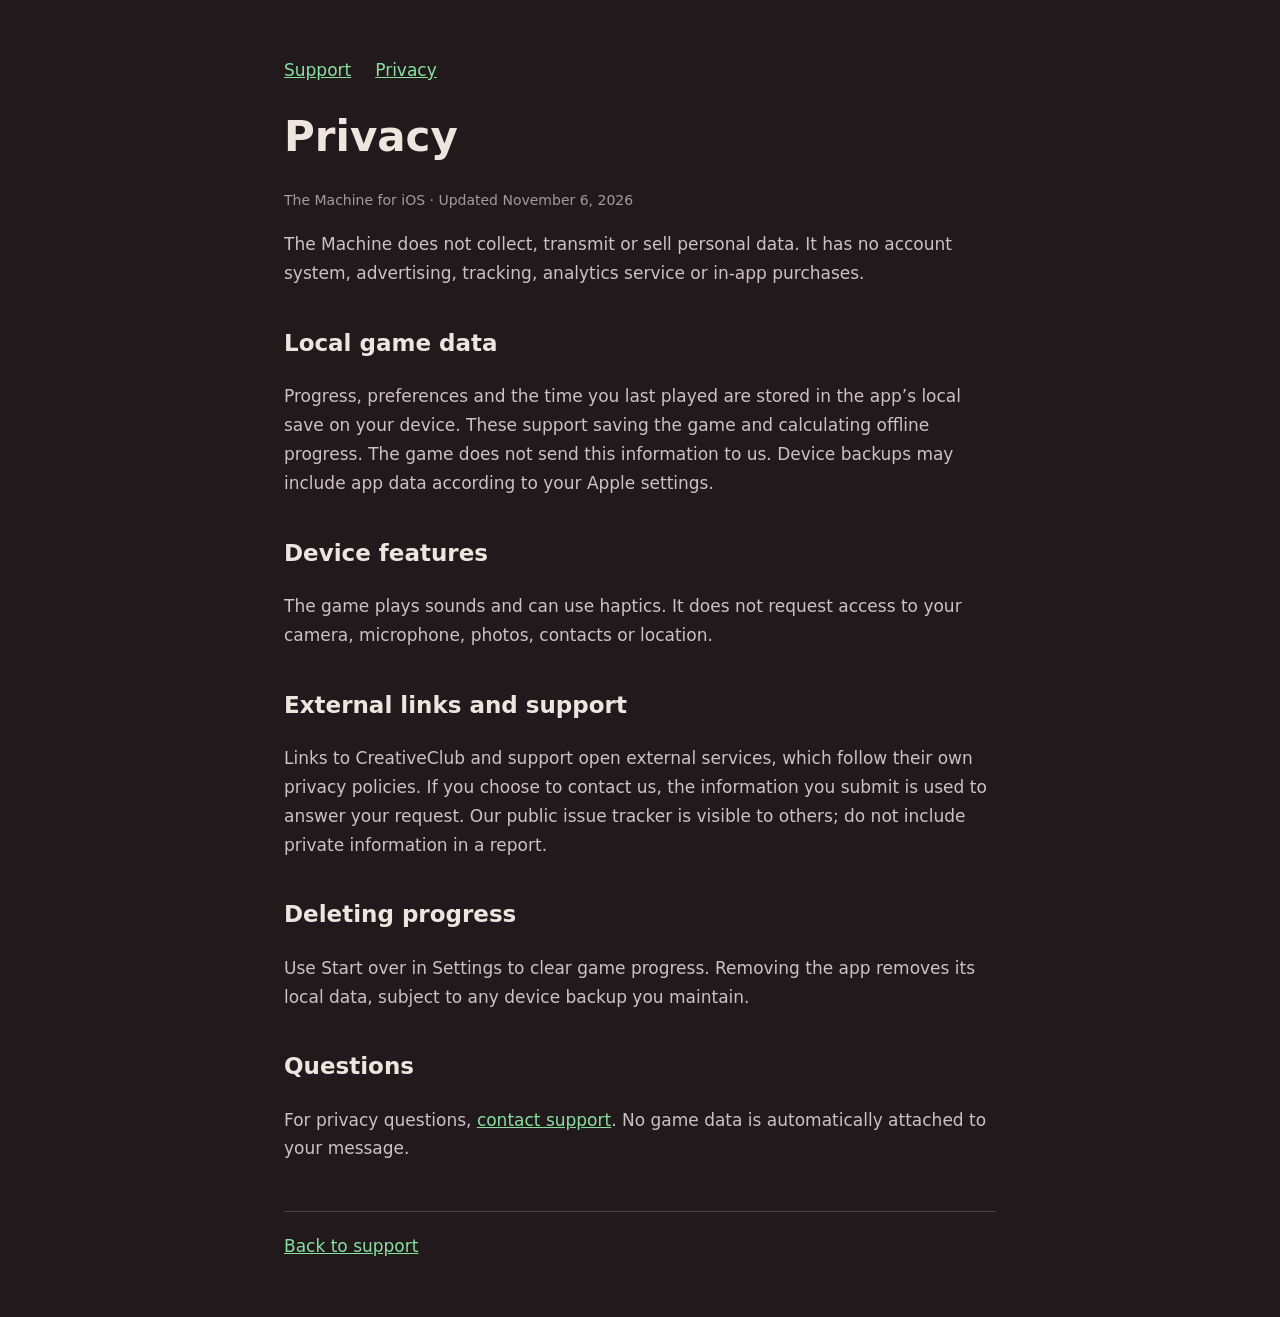
==== privacy.html @ 2da14cfe "Add game support and privacy pages" ====
<!doctype html><html lang="en"><meta charset="utf-8"><meta name="viewport" content="width=device-width,initial-scale=1"><title>The Machine · Privacy</title><link rel="stylesheet" href="style.css"><main><nav><a href="./">Support</a><a href="privacy.html">Privacy</a></nav><h1>Privacy</h1><p class="small">The Machine for iOS · Updated November 6, 2026</p><p>The Machine does not collect, transmit or sell personal data. It has no account system, advertising, tracking, analytics service or in-app purchases.</p><h2>Local game data</h2><p>Progress, preferences and the time you last played are stored in the app’s local save on your device. These support saving the game and calculating offline progress. The game does not send this information to us. Device backups may include app data according to your Apple settings.</p><h2>Device features</h2><p>The game plays sounds and can use haptics. It does not request access to your camera, microphone, photos, contacts or location.</p><h2>External links and support</h2><p>Links to CreativeClub and support open external services, which follow their own privacy policies. If you choose to contact us, the information you submit is used to answer your request. Our public issue tracker is visible to others; do not include private information in a report.</p><h2>Deleting progress</h2><p>Use Start over in Settings to clear game progress. Removing the app removes its local data, subject to any device backup you maintain.</p><h2>Questions</h2><p>For privacy questions, <a href="https://github.com/yaosamo/WattMachine-support/issues/new">contact support</a>. No game data is automatically attached to your message.</p><footer><a href="./">Back to support</a></footer></main></html>
---- style.css ----
:root{color-scheme:dark}*{box-sizing:border-box}body{margin:0;background:#22191c;color:#eee5df;font:17px/1.7 system-ui,sans-serif}main{max-width:760px;margin:auto;padding:56px 24px}a{color:#88e09f}nav{display:flex;gap:24px;flex-wrap:wrap}h1{font-size:42px;line-height:1.15}h2{font-size:23px;margin-top:36px}p,li{color:#cdc1c6}.small{font-size:14px;color:#a699a0}.button{display:inline-block;border:2px solid #77bcb8;border-radius:12px;padding:10px 18px;text-decoration:none}footer{margin-top:48px;border-top:1px solid #514047;padding-top:20px}
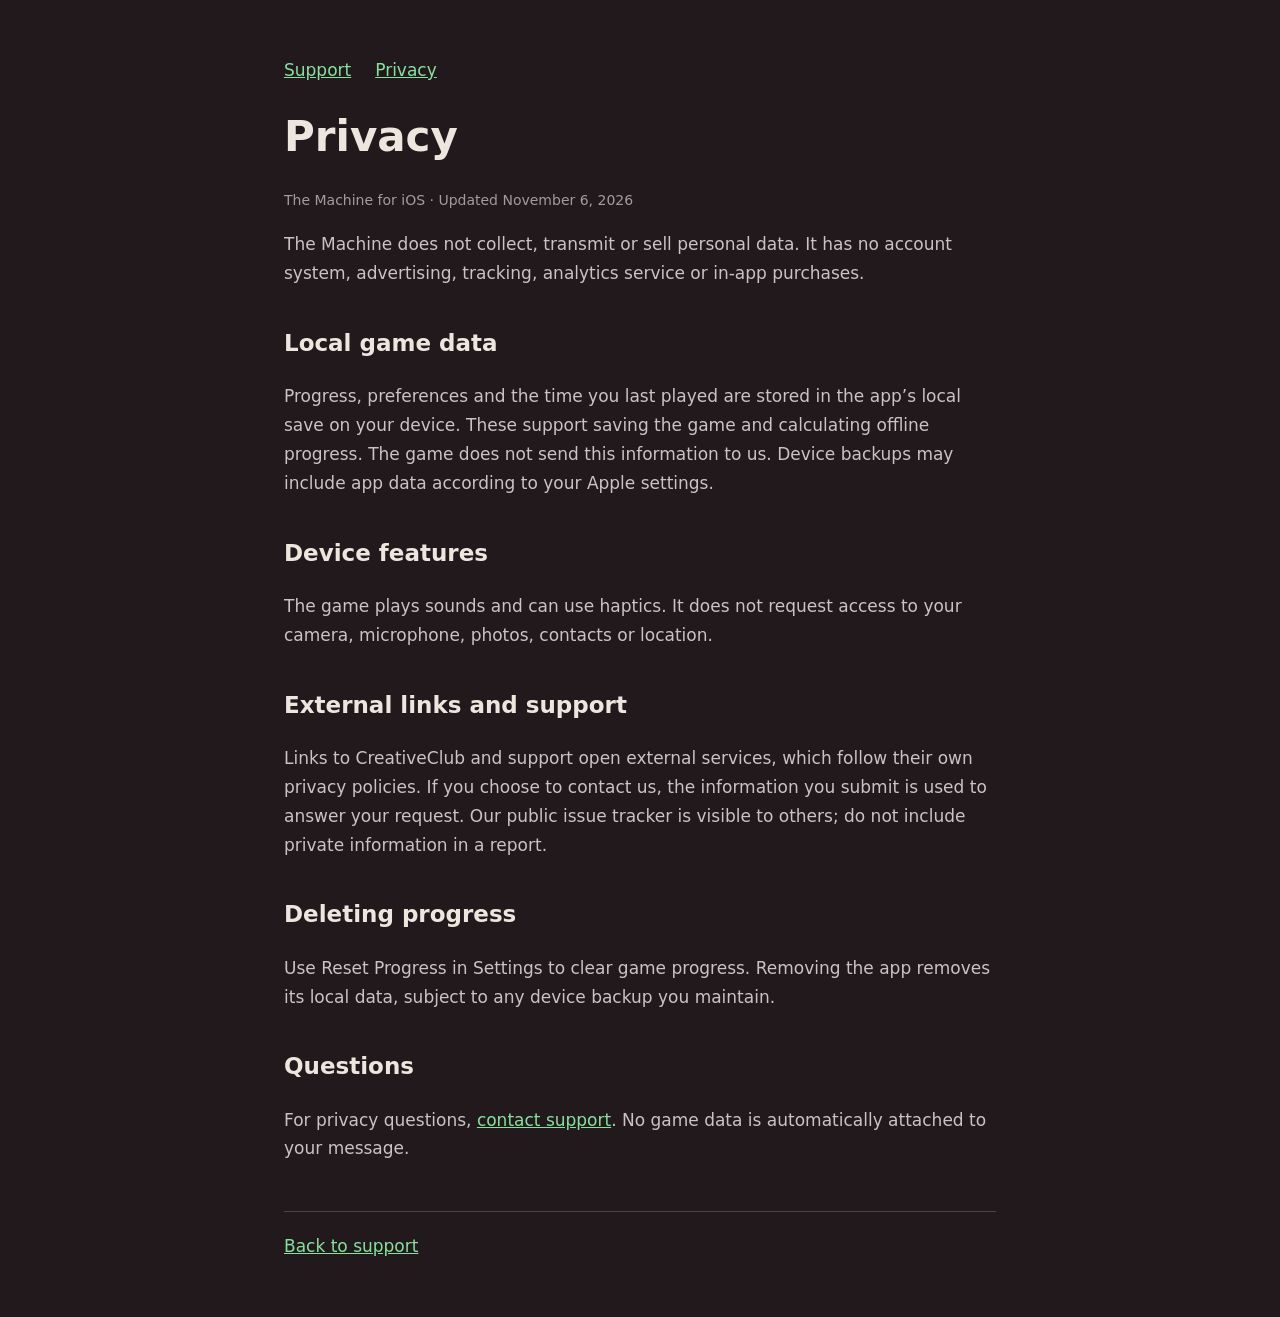
==== commit 9bc43edb: "Match in-game reset wording" ====
--- a/privacy.html
+++ b/privacy.html
@@ -1 +1 @@
-<!doctype html><html lang="en"><meta charset="utf-8"><meta name="viewport" content="width=device-width,initial-scale=1"><title>The Machine · Privacy</title><link rel="stylesheet" href="style.css"><main><nav><a href="./">Support</a><a href="privacy.html">Privacy</a></nav><h1>Privacy</h1><p class="small">The Machine for iOS · Updated November 6, 2026</p><p>The Machine does not collect, transmit or sell personal data. It has no account system, advertising, tracking, analytics service or in-app purchases.</p><h2>Local game data</h2><p>Progress, preferences and the time you last played are stored in the app’s local save on your device. These support saving the game and calculating offline progress. The game does not send this information to us. Device backups may include app data according to your Apple settings.</p><h2>Device features</h2><p>The game plays sounds and can use haptics. It does not request access to your camera, microphone, photos, contacts or location.</p><h2>External links and support</h2><p>Links to CreativeClub and support open external services, which follow their own privacy policies. If you choose to contact us, the information you submit is used to answer your request. Our public issue tracker is visible to others; do not include private information in a report.</p><h2>Deleting progress</h2><p>Use Start over in Settings to clear game progress. Removing the app removes its local data, subject to any device backup you maintain.</p><h2>Questions</h2><p>For privacy questions, <a href="https://github.com/yaosamo/WattMachine-support/issues/new">contact support</a>. No game data is automatically attached to your message.</p><footer><a href="./">Back to support</a></footer></main></html>
+<!doctype html><html lang="en"><meta charset="utf-8"><meta name="viewport" content="width=device-width,initial-scale=1"><title>The Machine · Privacy</title><link rel="stylesheet" href="style.css"><main><nav><a href="./">Support</a><a href="privacy.html">Privacy</a></nav><h1>Privacy</h1><p class="small">The Machine for iOS · Updated November 6, 2026</p><p>The Machine does not collect, transmit or sell personal data. It has no account system, advertising, tracking, analytics service or in-app purchases.</p><h2>Local game data</h2><p>Progress, preferences and the time you last played are stored in the app’s local save on your device. These support saving the game and calculating offline progress. The game does not send this information to us. Device backups may include app data according to your Apple settings.</p><h2>Device features</h2><p>The game plays sounds and can use haptics. It does not request access to your camera, microphone, photos, contacts or location.</p><h2>External links and support</h2><p>Links to CreativeClub and support open external services, which follow their own privacy policies. If you choose to contact us, the information you submit is used to answer your request. Our public issue tracker is visible to others; do not include private information in a report.</p><h2>Deleting progress</h2><p>Use Reset Progress in Settings to clear game progress. Removing the app removes its local data, subject to any device backup you maintain.</p><h2>Questions</h2><p>For privacy questions, <a href="https://github.com/yaosamo/WattMachine-support/issues/new">contact support</a>. No game data is automatically attached to your message.</p><footer><a href="./">Back to support</a></footer></main></html>
